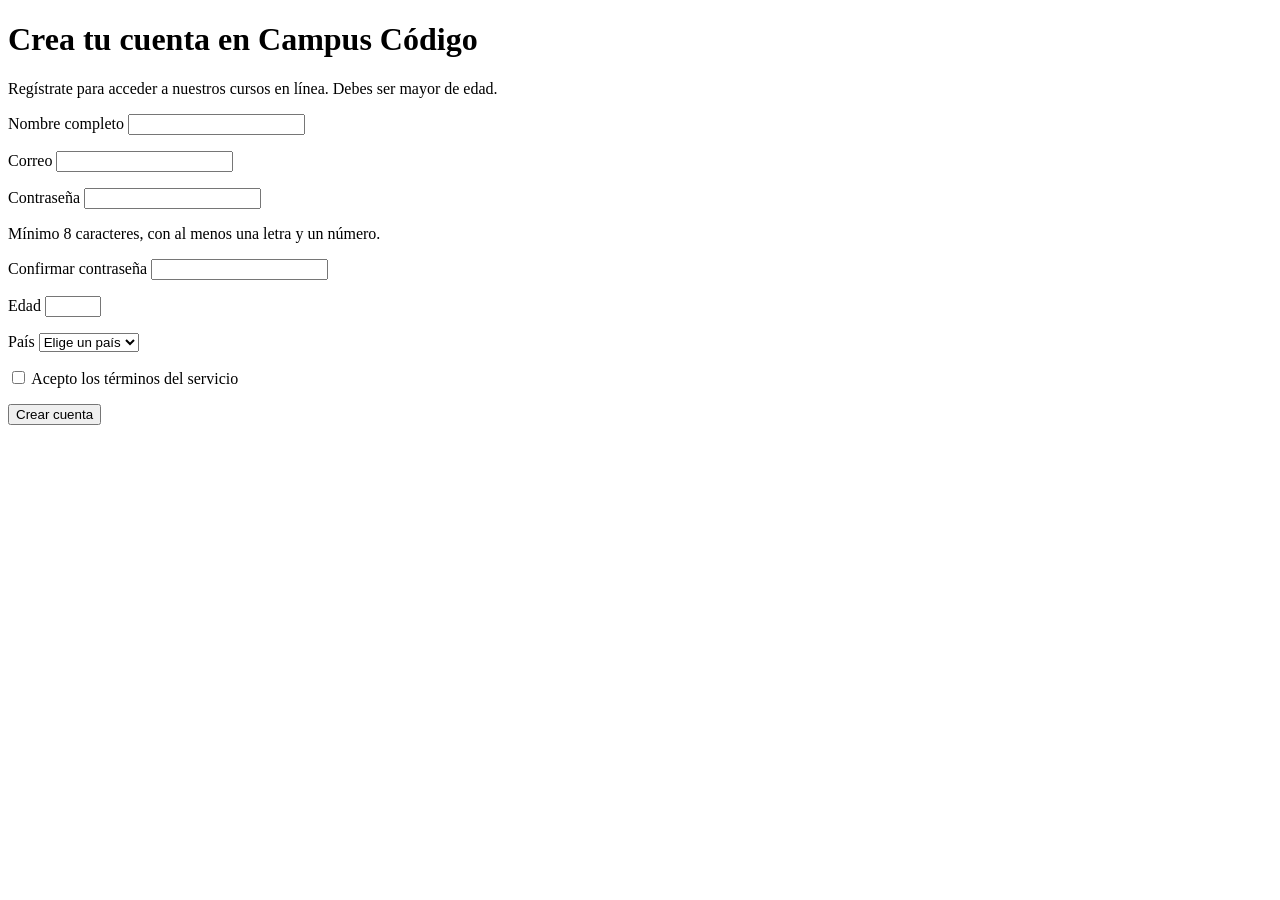
==== registro/index.html @ 6e46e93a "N2: estructura HTML con campos de error y aria-describedby" ====
<!doctype html>
<html lang="es">
<head>
  <meta charset="utf-8">
  <meta name="viewport" content="width=device-width, initial-scale=1">
  <title>Registro | Campus Código</title>
  <link rel="stylesheet" href="estilos.css">
</head>
<body>
  <main>
    <h1>Crea tu cuenta en Campus Código</h1>
    <p>Regístrate para acceder a nuestros cursos en línea. Debes ser mayor de edad.</p>

    <form id="registro" action="https://jsonplaceholder.typicode.com/posts" method="post" novalidate>
      <div class="campo">
        <label for="nombre">Nombre completo</label>
        <input id="nombre" name="nombre" type="text"
               required minlength="3" maxlength="60" autocomplete="name"
               aria-describedby="nombre-error">
        <p id="nombre-error" class="error" aria-live="polite"></p>
      </div>

      <div class="campo">
        <label for="email">Correo</label>
        <input id="email" name="email" type="email"
               required autocomplete="email"
               aria-describedby="email-error">
        <p id="email-error" class="error" aria-live="polite"></p>
      </div>

      <div class="campo">
        <label for="password">Contraseña</label>
        <input id="password" name="password" type="password"
               required minlength="8" pattern="(?=.*[A-Za-z])(?=.*\d).{8,}"
               autocomplete="new-password"
               aria-describedby="password-ayuda password-error">
        <p id="password-ayuda" class="ayuda">Mínimo 8 caracteres, con al menos una letra y un número.</p>
        <p id="password-error" class="error" aria-live="polite"></p>
      </div>

      <div class="campo">
        <label for="confirmar">Confirmar contraseña</label>
        <input id="confirmar" name="confirmar" type="password"
               required autocomplete="new-password"
               aria-describedby="confirmar-error">
        <p id="confirmar-error" class="error" aria-live="polite"></p>
      </div>

      <div class="campo">
        <label for="edad">Edad</label>
        <input id="edad" name="edad" type="number"
               required min="18" max="120" step="1" inputmode="numeric"
               aria-describedby="edad-error">
        <p id="edad-error" class="error" aria-live="polite"></p>
      </div>

      <div class="campo">
        <label for="pais">País</label>
        <select id="pais" name="pais" required aria-describedby="pais-error">
          <option value="">Elige un país</option>
          <option value="CO">Colombia</option>
          <option value="AR">Argentina</option>
          <option value="CL">Chile</option>
          <option value="EC">Ecuador</option>
          <option value="MX">México</option>
          <option value="PE">Perú</option>
          <option value="ES">España</option>
        </select>
        <p id="pais-error" class="error" aria-live="polite"></p>
      </div>

      <div class="campo campo-check">
        <input id="terminos" name="terminos" type="checkbox"
               required aria-describedby="terminos-error">
        <label for="terminos">Acepto los términos del servicio</label>
        <p id="terminos-error" class="error" aria-live="polite"></p>
      </div>

      <button type="submit">Crear cuenta</button>
      <p id="mensaje" role="status"></p>
    </form>
  </main>

  <!-- En el nivel 4 este script pasa a type="module" -->
  <script src="app.js"></script>
</body>
</html>
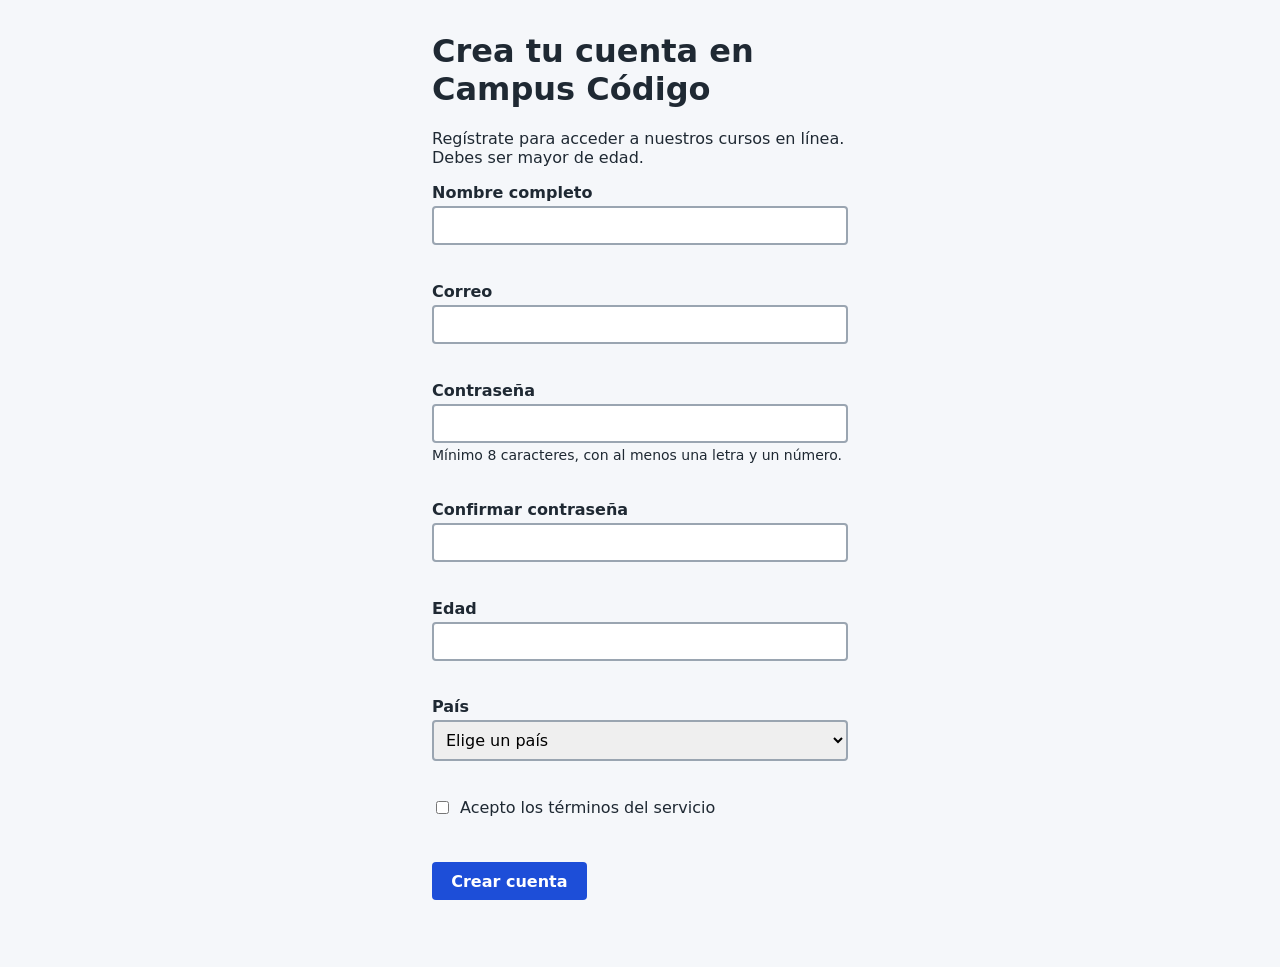
==== commit 7204bc37: "N4: app.js como módulo y correo asíncrono con debounce" ====
--- a/registro/index.html
+++ b/registro/index.html
@@ -82,6 +82,6 @@
   </main>
 
   <!-- En el nivel 4 este script pasa a type="module" -->
-  <script src="app.js"></script>
+  <script type="module" src="app.js"></script>
 </body>
 </html>
--- a/registro/estilos.css
+++ b/registro/estilos.css
@@ -0,0 +1,109 @@
+    :root {
+  --color-error: #c0392b;
+  --color-texto: #1f2933;
+  --color-borde: #9aa5b1;
+  --color-fondo: #f5f7fa;
+  --color-boton: #1d4ed8;
+}
+
+* {
+  box-sizing: border-box;
+}
+
+body {
+  margin: 0;
+  font-family: system-ui, sans-serif;
+  color: var(--color-texto);
+  background: var(--color-fondo);
+}
+
+main {
+  max-width: 28rem;
+  margin: 2rem auto;
+  padding: 0 1rem;
+}
+
+.campo {
+  margin-bottom: 1rem;
+}
+
+label {
+  display: block;
+  margin-bottom: 0.25rem;
+  font-weight: 600;
+}
+
+input,
+select {
+  width: 100%;
+  padding: 0.5rem;
+  font: inherit;
+  border: 2px solid var(--color-borde);
+  border-radius: 4px;
+}
+
+input:focus-visible,
+select:focus-visible,
+button:focus-visible {
+  outline: 3px solid var(--color-boton);
+  outline-offset: 2px;
+}
+
+/* Casilla de términos: etiqueta al lado del checkbox */
+.campo-check {
+  display: flex;
+  flex-wrap: wrap;
+  align-items: center;
+  gap: 0.5rem;
+}
+
+.campo-check input {
+  width: auto;
+}
+
+.campo-check label {
+  margin-bottom: 0;
+  font-weight: normal;
+}
+
+.campo-check .error {
+  flex-basis: 100%;
+}
+
+.ayuda {
+  margin: 0.25rem 0 0;
+  font-size: 0.875rem;
+}
+
+.error {
+  margin: 0.25rem 0 0;
+  min-height: 1.2em;
+  font-size: 0.875rem;
+  color: var(--color-error);
+}
+
+/* Nivel 2: el error se marca solo después de interactuar con el campo */
+/* Nivel 4: el error se marca con aria-invalid desde JavaScript */
+[aria-invalid="true"] {
+  border-color: var(--color-error);
+}
+
+button {
+  padding: 0.6rem 1.2rem;
+  font: inherit;
+  font-weight: 600;
+  color: #fff;
+  background: var(--color-boton);
+  border: 0;
+  border-radius: 4px;
+  cursor: pointer;
+}
+
+button:disabled {
+  opacity: 0.6;
+  cursor: not-allowed;
+}
+
+#mensaje {
+  min-height: 1.2em;
+}
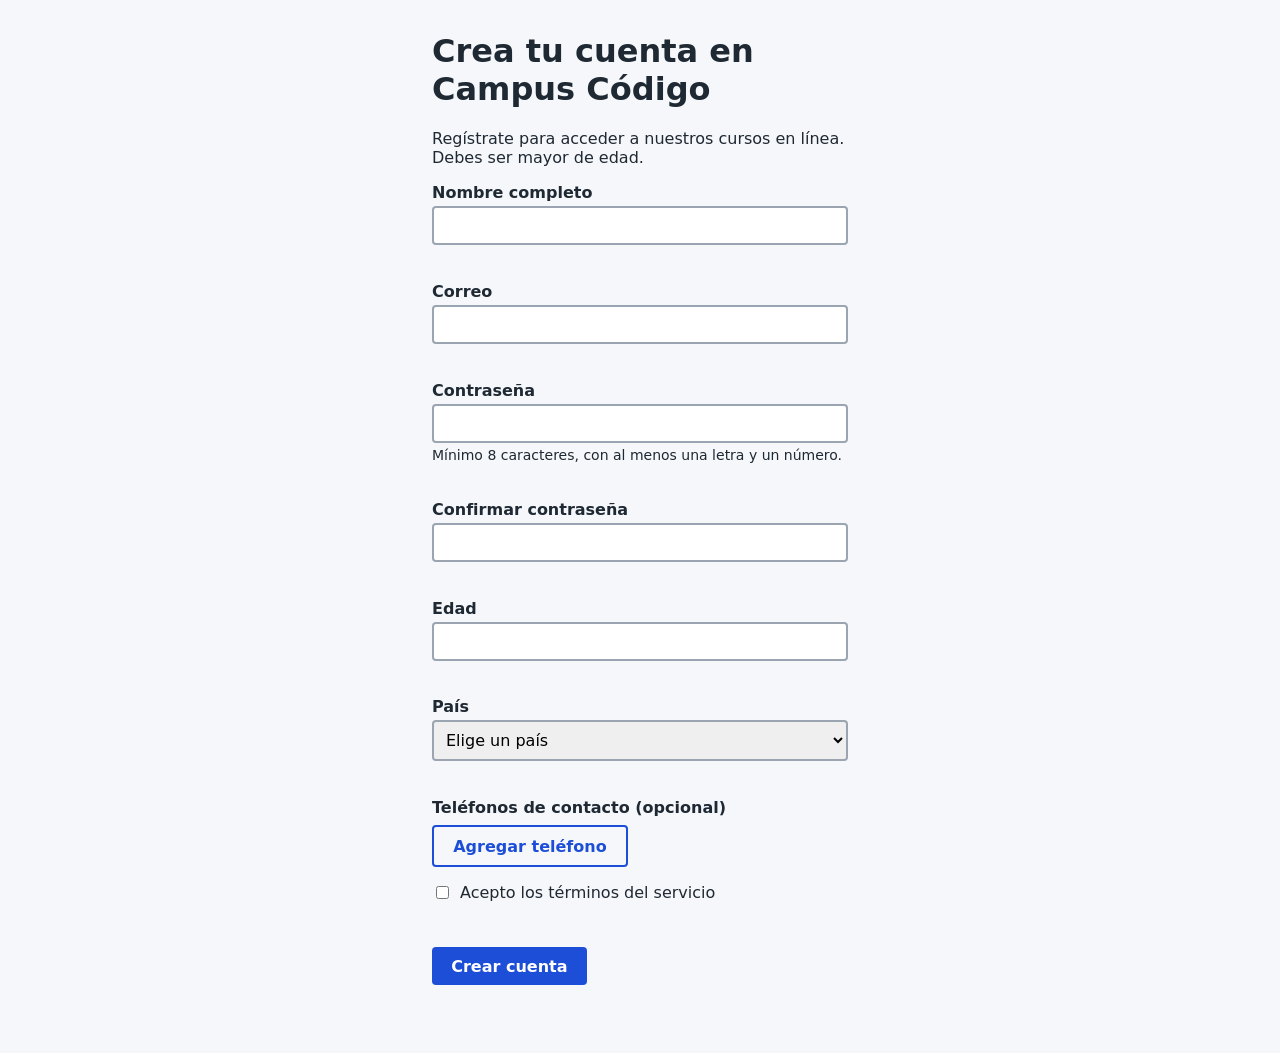
==== commit 521b991f: "N4: teléfonos dinámicos con validación" ====
--- a/registro/index.html
+++ b/registro/index.html
@@ -68,7 +68,11 @@
         </select>
         <p id="pais-error" class="error" aria-live="polite"></p>
       </div>
-
+        <fieldset id="telefonos-grupo">
+            <legend>Teléfonos de contacto (opcional)</legend>
+            <div id="telefonos"></div>
+            <button type="button" id="agregar-telefono" class="secundario">Agregar teléfono</button>
+            </fieldset>
       <div class="campo campo-check">
         <input id="terminos" name="terminos" type="checkbox"
                required aria-describedby="terminos-error">
@@ -78,6 +82,7 @@
 
       <button type="submit">Crear cuenta</button>
       <p id="mensaje" role="status"></p>
+      <p id="saludo"></p>
     </form>
   </main>
 
--- a/registro/estilos.css
+++ b/registro/estilos.css
@@ -106,4 +106,35 @@
 
 #mensaje {
   min-height: 1.2em;
+}
+
+fieldset {
+  margin: 0 0 1rem;
+  padding: 0;
+  border: 0;
+}
+
+legend {
+  padding: 0;
+  margin-bottom: 0.5rem;
+  font-weight: 600;
+}
+
+.fila-telefono {
+  display: grid;
+  grid-template-columns: 1fr auto;
+  gap: 0.25rem 0.5rem;
+  align-items: center;
+  margin-bottom: 0.5rem;
+}
+
+.fila-telefono label,
+.fila-telefono .error {
+  grid-column: 1 / -1;
+}
+
+button.secundario {
+  color: var(--color-boton);
+  background: transparent;
+  border: 2px solid var(--color-boton);
 }
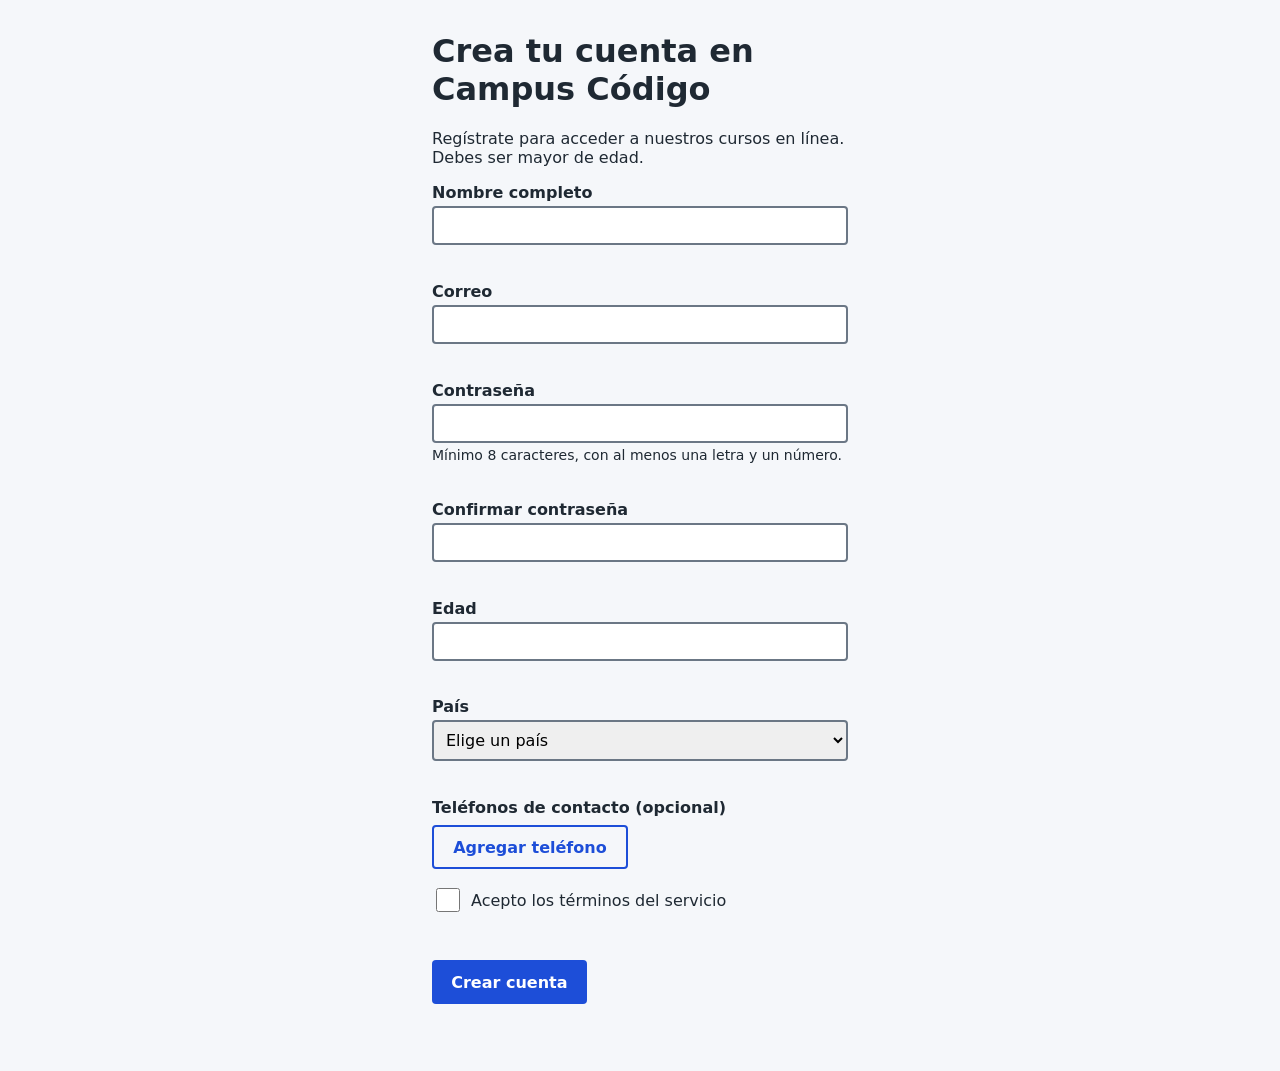
==== commit 0d4de25a: "Quita comentario desactualizado sobre el modulo en index.html" ====
--- a/registro/index.html
+++ b/registro/index.html
@@ -86,7 +86,6 @@
     </form>
   </main>
 
-  <!-- En el nivel 4 este script pasa a type="module" -->
   <script type="module" src="app.js"></script>
 </body>
 </html>
--- a/registro/estilos.css
+++ b/registro/estilos.css
@@ -1,7 +1,7 @@
-    :root {
+:root {
   --color-error: #c0392b;
   --color-texto: #1f2933;
-  --color-borde: #9aa5b1;
+  --color-borde: #6b7785;
   --color-fondo: #f5f7fa;
   --color-boton: #1d4ed8;
 }
@@ -58,7 +58,9 @@
 }
 
 .campo-check input {
-  width: auto;
+  width: 1.5rem;
+  height: 1.5rem;
+  accent-color: var(--color-boton);
 }
 
 .campo-check label {
@@ -89,6 +91,7 @@
 }
 
 button {
+  min-height: 2.75rem;
   padding: 0.6rem 1.2rem;
   font: inherit;
   font-weight: 600;
